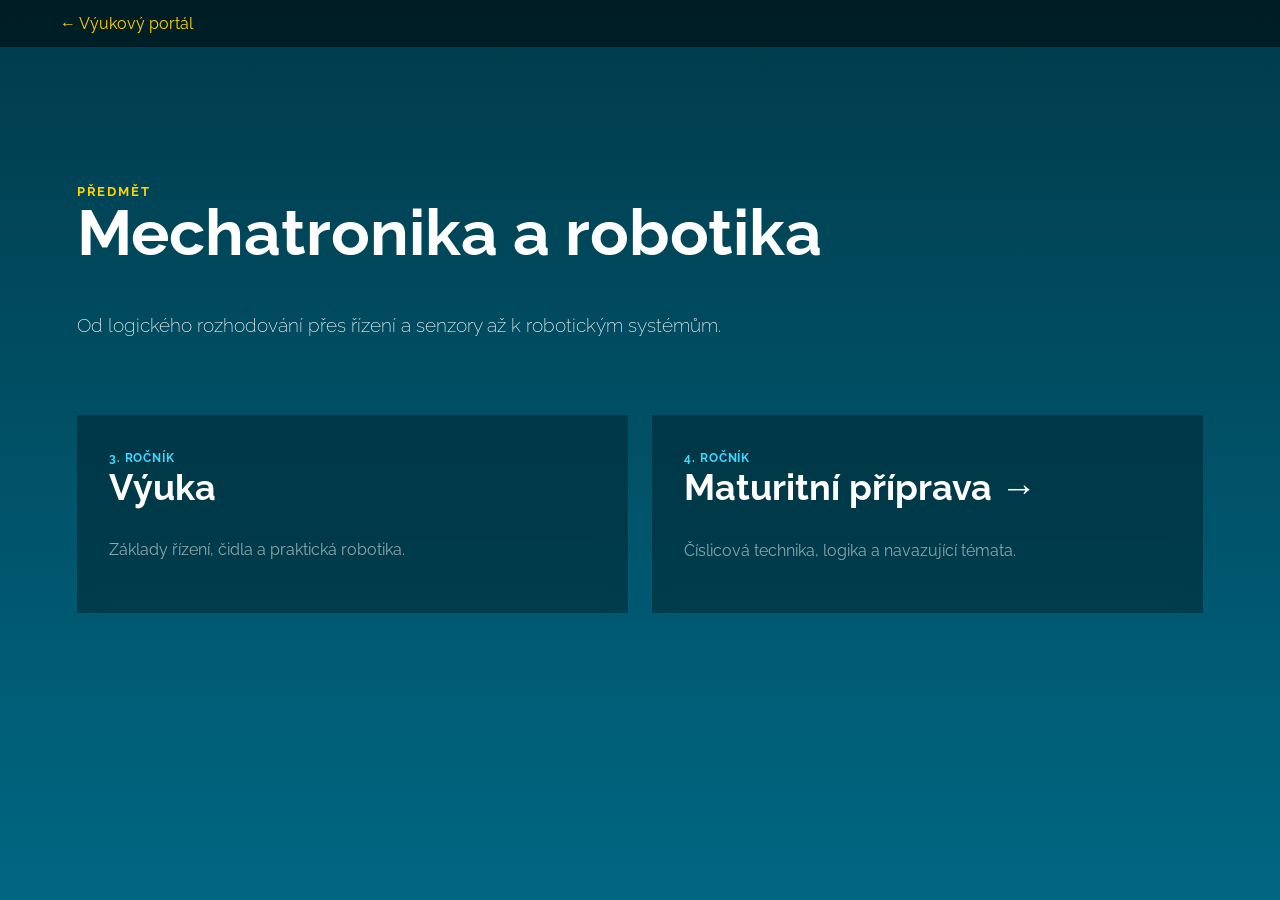
==== mechatronika/index.html @ da7263ac "Build initial school portal and interactive 5A prototype" ====
<!doctype html><html lang="cs"><head><meta charset="utf-8"><meta name="viewport" content="width=device-width,initial-scale=1"><title>Mechatronika a robotika | Výukový portál</title><link href="https://fonts.googleapis.com/css2?family=Raleway:wght@200;400;600;700&display=swap" rel="stylesheet"><link rel="stylesheet" href="../assets/css/styles.css"></head><body><nav class="topbar"><a href="../">← Výukový portál</a></nav><main class="content"><header class="hero"><div class="eyebrow">PŘEDMĚT</div><h1>Mechatronika a robotika</h1><p class="lead">Od logického rozhodování přes řízení a senzory až k robotickým systémům.</p></header><section class="cards"><div class="card"><span class="tag">3. ROČNÍK</span><h2>Výuka</h2><p>Základy řízení, čidla a praktická robotika.</p></div><a class="card" href="maturita/"><span class="tag">4. ROČNÍK</span><h2>Maturitní příprava →</h2><p>Číslicová technika, logika a navazující témata.</p></a></section></main></body></html>
---- assets/css/styles.css ----
:root{--yellow:#ffd400;--cyan:#41d7ff;--blue:#00c0f3;--green:#a6ce39;--top:#003b4b;--bottom:#006783;--panel:#001b2273;--muted:#ffffff8c;--danger:#ef4444}*{box-sizing:border-box}body{margin:0;min-height:100vh;font-family:Raleway,Arial,sans-serif;color:#fff;background:linear-gradient(180deg,var(--top),var(--bottom));background-attachment:fixed}a{color:var(--yellow);text-decoration:none}a:hover{text-decoration:underline}h1,h2,h3{margin-top:0}h1{font-size:clamp(2.6rem,6vw,4.8rem);line-height:1.05}h2{font-size:clamp(1.6rem,3vw,2.25rem)}.landing,.content{max-width:1280px;margin:auto;padding:clamp(32px,6vw,80px)}.eyebrow,.kicker{font-weight:700;letter-spacing:.14em;color:var(--yellow);font-size:.8rem}.lead{font-size:1.2rem;font-weight:200;line-height:1.7;max-width:760px;margin:10px 0 48px}.grid,.cards,.concept{display:grid;grid-template-columns:repeat(3,1fr);gap:24px}.subject,.card,.glass,.lab{display:block;background:var(--panel);backdrop-filter:blur(12px);border:0;border-radius:0;padding:32px;color:#fff}.subject{min-height:330px;position:relative;padding-top:70px;transition:.18s}.subject:hover,.card:hover{transform:translateY(-4px);text-decoration:none}.subject:before{content:"";position:absolute;left:0;top:0;width:100%;height:7px;background:var(--accent)}.yellow{--accent:var(--yellow)}.blue{--accent:var(--cyan)}.green{--accent:var(--green)}.num{position:absolute;top:25px;right:28px;color:var(--muted);font-weight:700}.subject p,.card p,.muted{color:var(--muted);line-height:1.65}.go{position:absolute;bottom:28px;left:32px;color:var(--accent);font-size:.78rem;font-weight:700}.topbar{background:rgba(0,20,26,.75);backdrop-filter:blur(20px);padding:14px clamp(20px,5vw,60px);display:flex;gap:14px}.crumb{color:var(--muted)}.hero{padding:60px 0 25px}.hero h1{font-size:clamp(2.4rem,5vw,4rem)}.cards{grid-template-columns:repeat(2,1fr)}.card{min-height:180px;transition:.18s}.tag{font-size:.72rem;font-weight:700;letter-spacing:.08em;color:var(--cyan)}.section{padding:52px 0}.concept{grid-template-columns:1fr 1fr}.big-state{font-size:3.6rem;font-weight:700;color:var(--cyan);text-align:center}.controls{display:flex;gap:12px;flex-wrap:wrap;margin:20px 0}button{font:600 .86rem Raleway;text-transform:uppercase;border:0;border-radius:4px;padding:13px 20px;cursor:pointer;background:#0083a6;color:#fff}button:hover{background:#b29400}.stop{background:var(--danger)}.secondary{background:#ffffff14}.statusline{display:grid;grid-template-columns:repeat(3,1fr);gap:10px}.status{background:#000f1480;padding:16px;text-align:center}.status b{display:block;font-size:1.7rem;margin-top:5px}.on{color:var(--green)}.off{color:var(--muted)}.motor{width:120px;height:120px;border:10px solid #ffffff30;border-radius:9999px;margin:18px auto;position:relative}.motor:after{content:"";position:absolute;width:10px;height:48px;background:var(--cyan);left:45px;top:26px;transform-origin:5px 24px}.motor.running:after{animation:spin .55s linear infinite}.motor.running{border-color:var(--green)}@keyframes spin{to{transform:rotate(360deg)}}table{width:100%;border-collapse:collapse;background:#000f1433}th,td{padding:14px;text-align:center}th{background:#001b2280;color:var(--yellow)}tr:nth-child(even){background:#ffffff08}.feedback{min-height:24px;color:var(--cyan);font-weight:600}.footer{padding:50px 0;color:var(--muted);font-size:.8rem}@media(max-width:800px){.grid,.cards,.concept{grid-template-columns:1fr}.subject{min-height:260px}.statusline{grid-template-columns:1fr}.landing,.content{padding:28px 20px}}
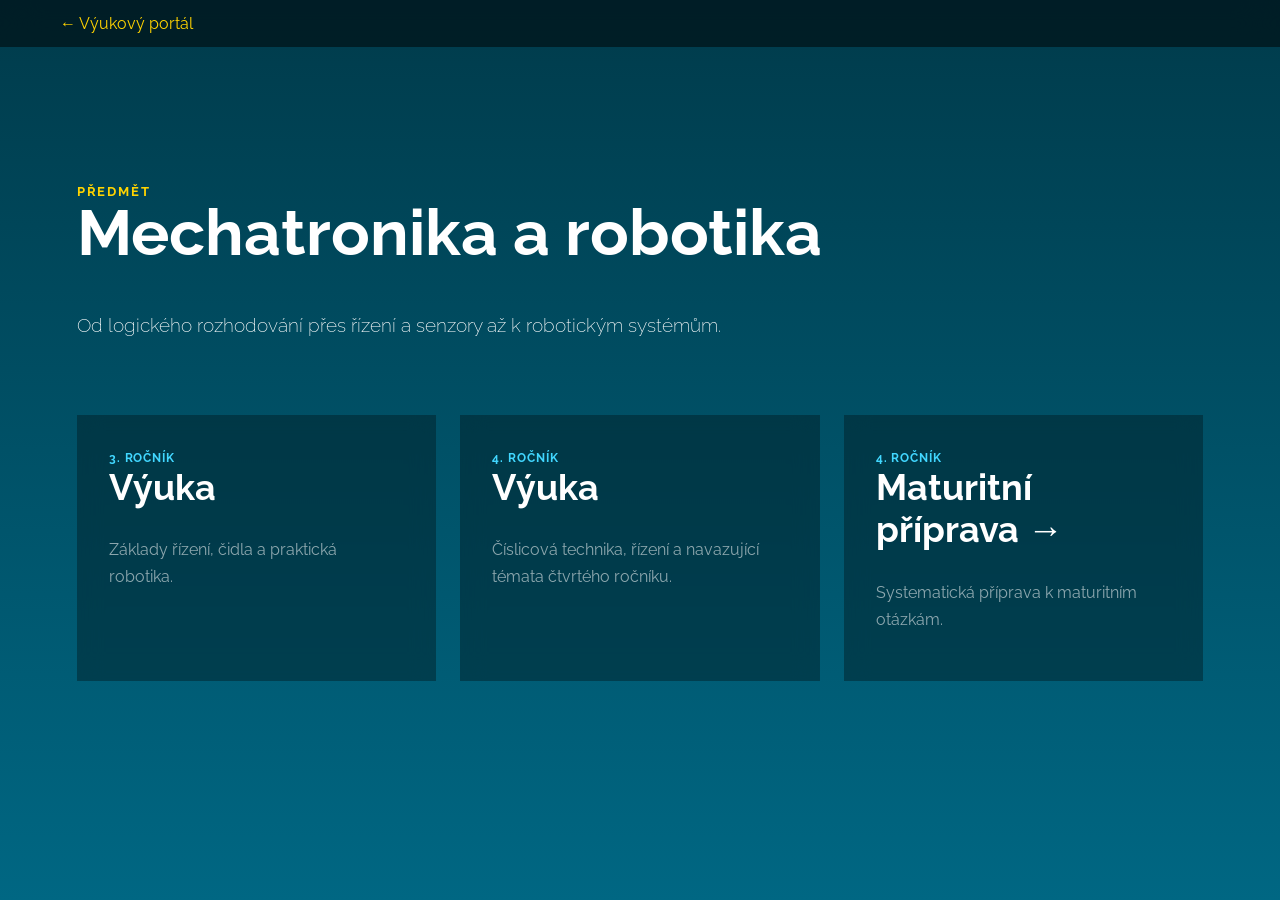
==== commit cfdcef41: "Add fourth-year teaching section to Mechatronics navigation" ====
--- a/mechatronika/index.html
+++ b/mechatronika/index.html
@@ -1 +1 @@
-<!doctype html><html lang="cs"><head><meta charset="utf-8"><meta name="viewport" content="width=device-width,initial-scale=1"><title>Mechatronika a robotika | Výukový portál</title><link href="https://fonts.googleapis.com/css2?family=Raleway:wght@200;400;600;700&display=swap" rel="stylesheet"><link rel="stylesheet" href="../assets/css/styles.css"></head><body><nav class="topbar"><a href="../">← Výukový portál</a></nav><main class="content"><header class="hero"><div class="eyebrow">PŘEDMĚT</div><h1>Mechatronika a robotika</h1><p class="lead">Od logického rozhodování přes řízení a senzory až k robotickým systémům.</p></header><section class="cards"><div class="card"><span class="tag">3. ROČNÍK</span><h2>Výuka</h2><p>Základy řízení, čidla a praktická robotika.</p></div><a class="card" href="maturita/"><span class="tag">4. ROČNÍK</span><h2>Maturitní příprava →</h2><p>Číslicová technika, logika a navazující témata.</p></a></section></main></body></html>+<!doctype html><html lang="cs"><head><meta charset="utf-8"><meta name="viewport" content="width=device-width,initial-scale=1"><title>Mechatronika a robotika | Výukový portál</title><link href="https://fonts.googleapis.com/css2?family=Raleway:wght@200;400;600;700&display=swap" rel="stylesheet"><link rel="stylesheet" href="../assets/css/styles.css"></head><body><nav class="topbar"><a href="../">← Výukový portál</a></nav><main class="content"><header class="hero"><div class="eyebrow">PŘEDMĚT</div><h1>Mechatronika a robotika</h1><p class="lead">Od logického rozhodování přes řízení a senzory až k robotickým systémům.</p></header><section class="cards" style="grid-template-columns:repeat(3,1fr)"><div class="card"><span class="tag">3. ROČNÍK</span><h2>Výuka</h2><p>Základy řízení, čidla a praktická robotika.</p></div><div class="card"><span class="tag">4. ROČNÍK</span><h2>Výuka</h2><p>Číslicová technika, řízení a navazující témata čtvrtého ročníku.</p></div><a class="card" href="maturita/"><span class="tag">4. ROČNÍK</span><h2>Maturitní příprava →</h2><p>Systematická příprava k maturitním otázkám.</p></a></section></main></body></html>
